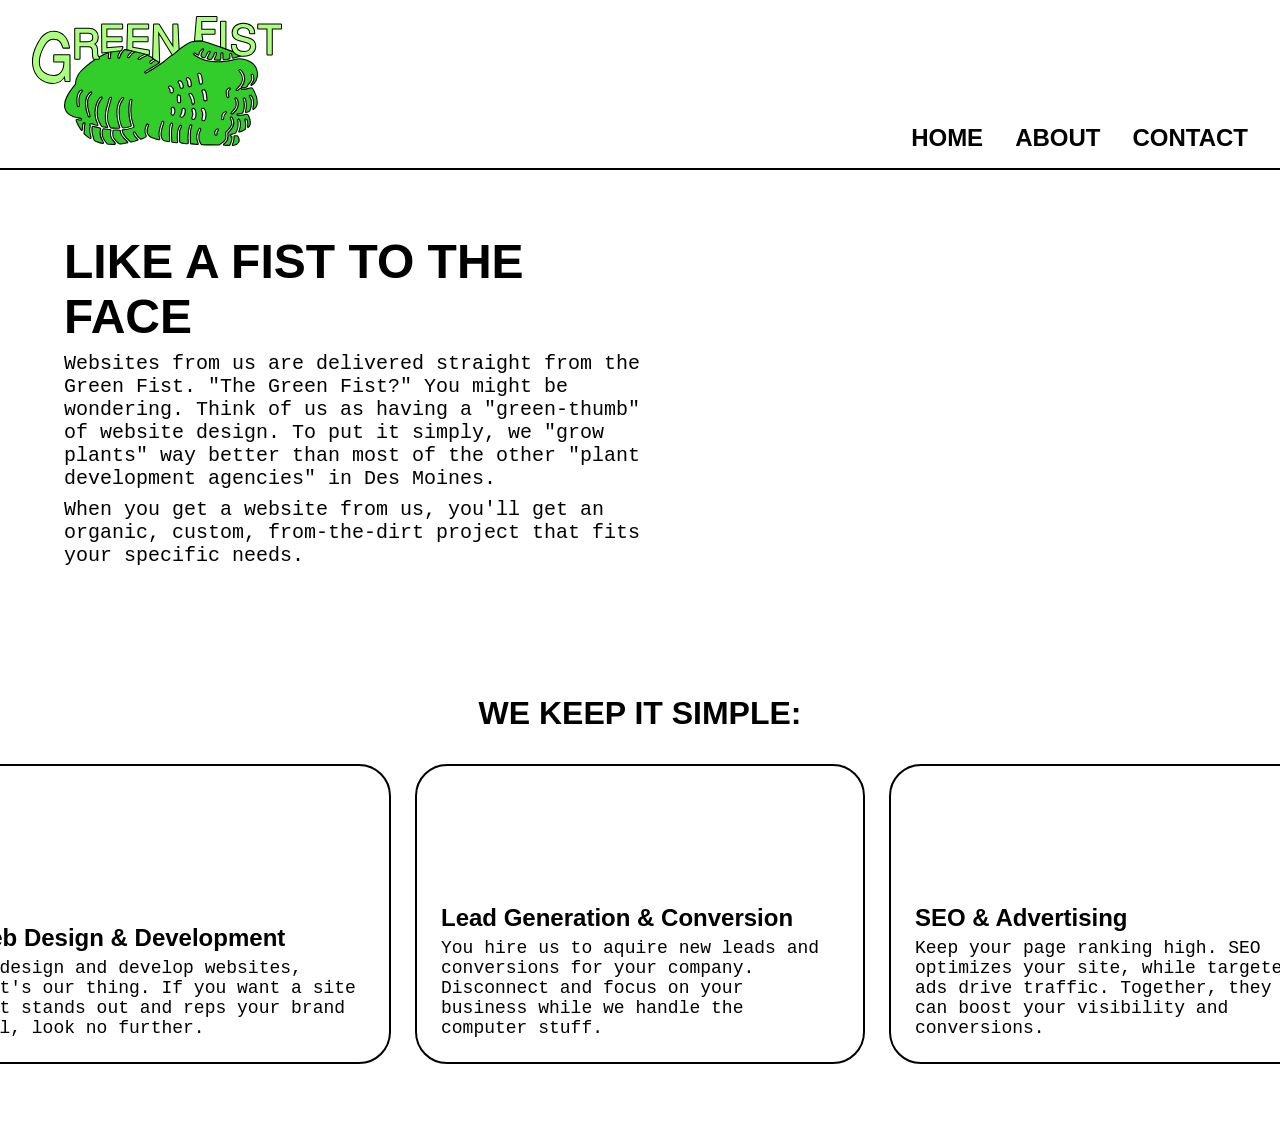
==== index.html @ e956f122 "Add some html/css" ====
<!DOCTYPE html>
<html lang="en">

<head>
    <meta charset="UTF-8">
    <meta name="viewport" content="width=device-width, initial-scale=1.0">
    <link rel="stylesheet" href="styles.css">
    <title>Green Fist Digital</title>
</head>

<body>
    <header>
        <img class="header-logo" src="content/green-fist-logo.svg" alt="">
        <nav>
            <ul>
                <li class="nav-link"><a href="#"></a>Home</li>
                <li class="nav-link"><a href="#"></a>About</li>
                <li class="nav-link"><a href="#"></a>Contact</li>
            </ul>
        </nav>
    </header>

    <section class="banner">
        <div class="banner-box">
            <h1 class="heading-main">Like a Fist to the Face</h1>
            <p class="text-main">Websites from us are delivered straight from the Green Fist. "The Green Fist?" You
                might be wondering.
                Think of us as having a
                "green-thumb" of website design. To put it simply, we "grow plants" way better than most of
                the other
                "plant development agencies" in Des Moines.
            </p>
            <p class="text-main">
                When you get a website from us, you'll get an organic, custom, from-the-dirt project that fits your
                specific needs.</p>
        </div>
    </section>

    <section class="card-section">
        <h1 class="heading-2">We Keep it Simple:</h1>
        <div class="card-container">
            <div class="card">
                <h2 class="card-heading">Web Design & Development</h2>
                <p class="card-text">We design and develop websites, that's our thing. If you want a site that
                    stands out and reps your brand well, look no further.</p>
            </div>
            <div class="card">
                <h2 class="card-heading">Lead Generation & Conversion</h2>
                <p class="card-text">You hire us to aquire new leads and conversions for your company. Disconnect and
                    focus on
                    your business while we handle the computer stuff.</p>
            </div>
            <div class="card">
                <h2 class="card-heading">SEO & Advertising</h2>
                <p class="card-text">Keep your page ranking high. SEO
                    optimizes your site, while targeted ads drive traffic. Together, they can boost your visibility and
                    conversions.</p>
            </div>
        </div>
    </section>
</body>

</html>
---- styles.css ----
* {
  margin: 0;
  padding: 0;
  box-sizing: border-box;

body {
  margin: 0;
}

h1, h2, h3, h4 {
  font-family: Verdana, Geneva, Tahoma, sans-serif;
}

.heading-main {
  font-size: 48px;
  text-transform: uppercase;
}

.heading-2 {
    font-size: 32px;
    text-transform: uppercase;
}

.card-heading {
    font-size: 24px;
}

p {
  font-family: 'Courier New', Courier, monospace;
  margin: 0;
}

.text-main {
    font-size: 20px;
}

.card-text {
    font-size: 18px;
}

.header-logo {
  width: 250px;
}

header {
  display: flex;
  justify-content: space-between;
  align-items: baseline;
  padding: 16px 32px;
  border-bottom: 2px solid black;
}

ul {
  list-style-type: none;
  display: flex;
  gap: 32px;
  font-family: Helvetica, Verdana, Geneva, Tahoma, sans-serif;
  text-transform: uppercase;
  font-weight: 600;
  font-size: 24px;
}

/* Banner */

.banner {
  padding: 5%;
  background-color: rgb(255, 255, 255);
}

.banner-box {
  width: 600px;
  display: flex;
  flex-direction: column;
  gap: 8px;
}

/* Card Section */

.card-section {
    padding: 5%;
    gap: 32px;
    display: flex;
    flex-direction: column;
    justify-content: center;
    align-items: center;
}

.card-container {
    display: flex;
    gap: 24px;
    justify-content: center;
    align-items: stretch;
}

.card {
    display: flex;
    flex-direction: column;
    justify-content: end;
    align-items: left;
    height: 300px;
    width: 450px;
    padding: 24px;
    gap: 6px;
    border: 2px solid black;
    border-radius: 32px;
    transition: 350ms;
}

.card:hover {
    transform: translateY(-12px);
}
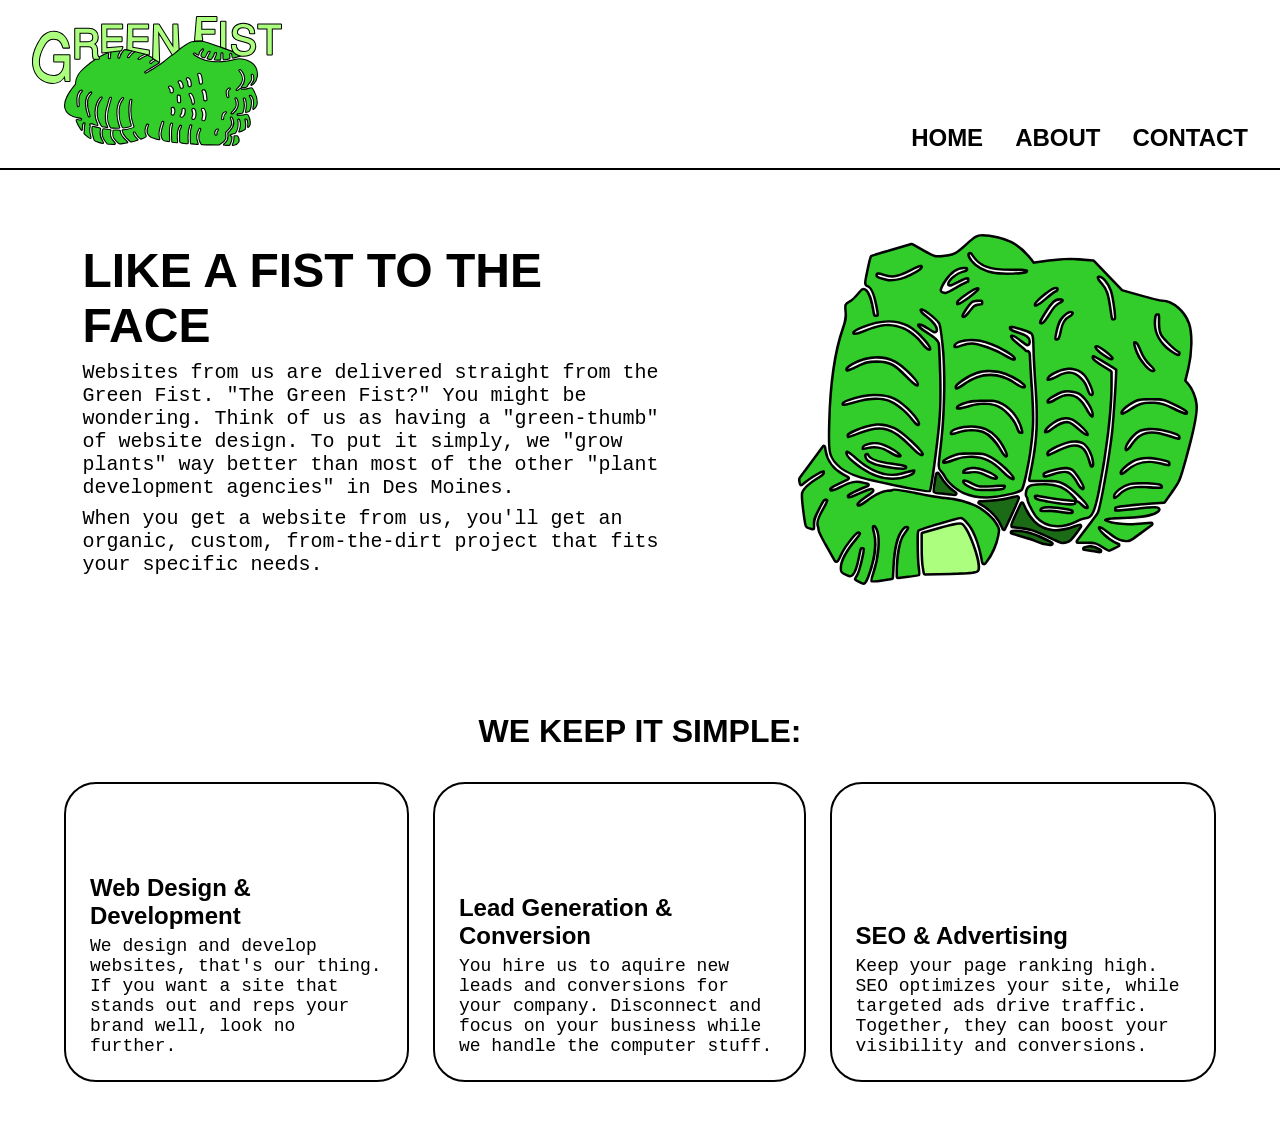
==== commit 0b660cc7: "Add image in banner" ====
--- a/index.html
+++ b/index.html
@@ -10,7 +10,7 @@
 
 <body>
     <header>
-        <img class="header-logo" src="content/green-fist-logo.svg" alt="">
+        <img src="content/green-fist-logo.svg" alt="" class="header-logo">
         <nav>
             <ul>
                 <li class="nav-link"><a href="#"></a>Home</li>
@@ -34,6 +34,7 @@
                 When you get a website from us, you'll get an organic, custom, from-the-dirt project that fits your
                 specific needs.</p>
         </div>
+        <img src="content/green-fist-punch.svg" alt="" class="banner-img">
     </section>
 
     <section class="card-section">
--- a/styles.css
+++ b/styles.css
@@ -65,6 +65,10 @@
 .banner {
   padding: 5%;
   background-color: rgb(255, 255, 255);
+  display: flex;
+  justify-content: center;
+  align-items: center;
+  gap: 10%;
 }
 
 .banner-box {
@@ -72,6 +76,10 @@
   display: flex;
   flex-direction: column;
   gap: 8px;
+}
+
+.banner-img {
+  width: 400px;
 }
 
 /* Card Section */
@@ -98,7 +106,8 @@
     justify-content: end;
     align-items: left;
     height: 300px;
-    width: 450px;
+    max-width: 450px;
+    min-width: none;
     padding: 24px;
     gap: 6px;
     border: 2px solid black;
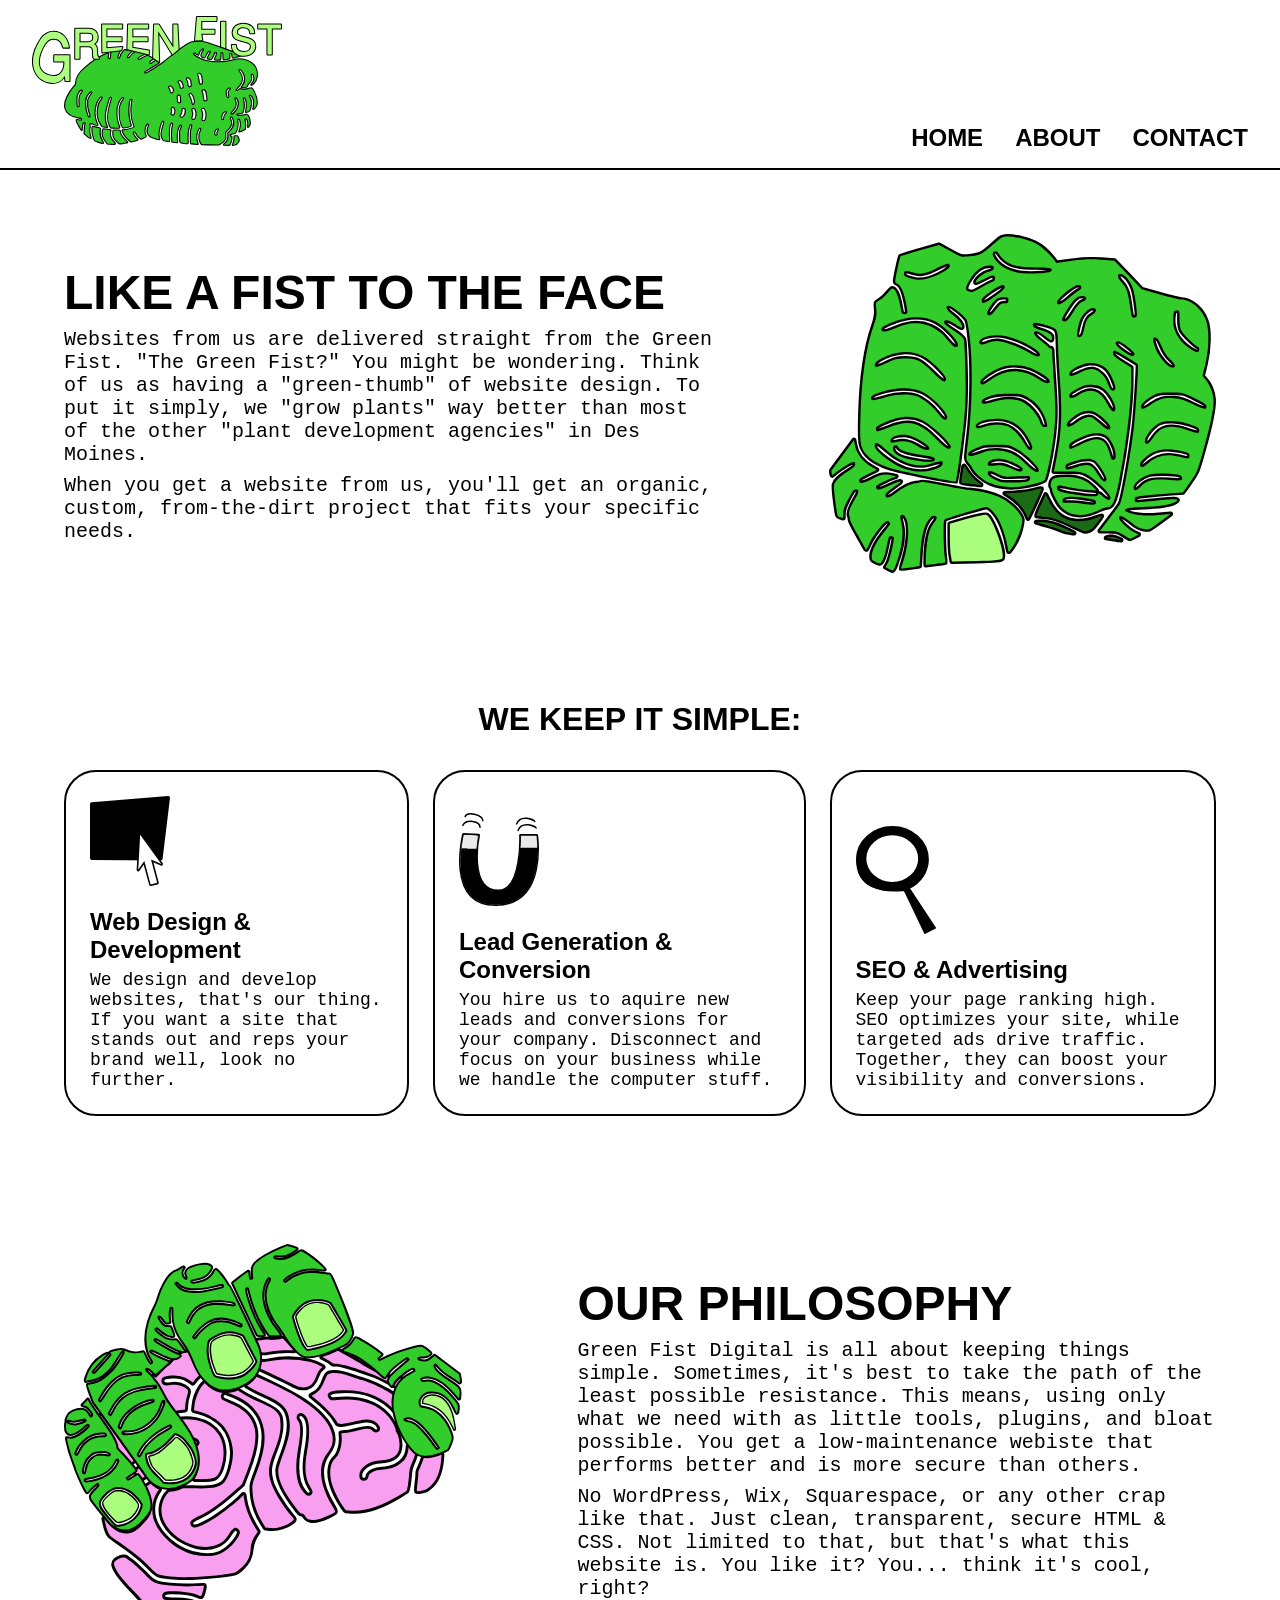
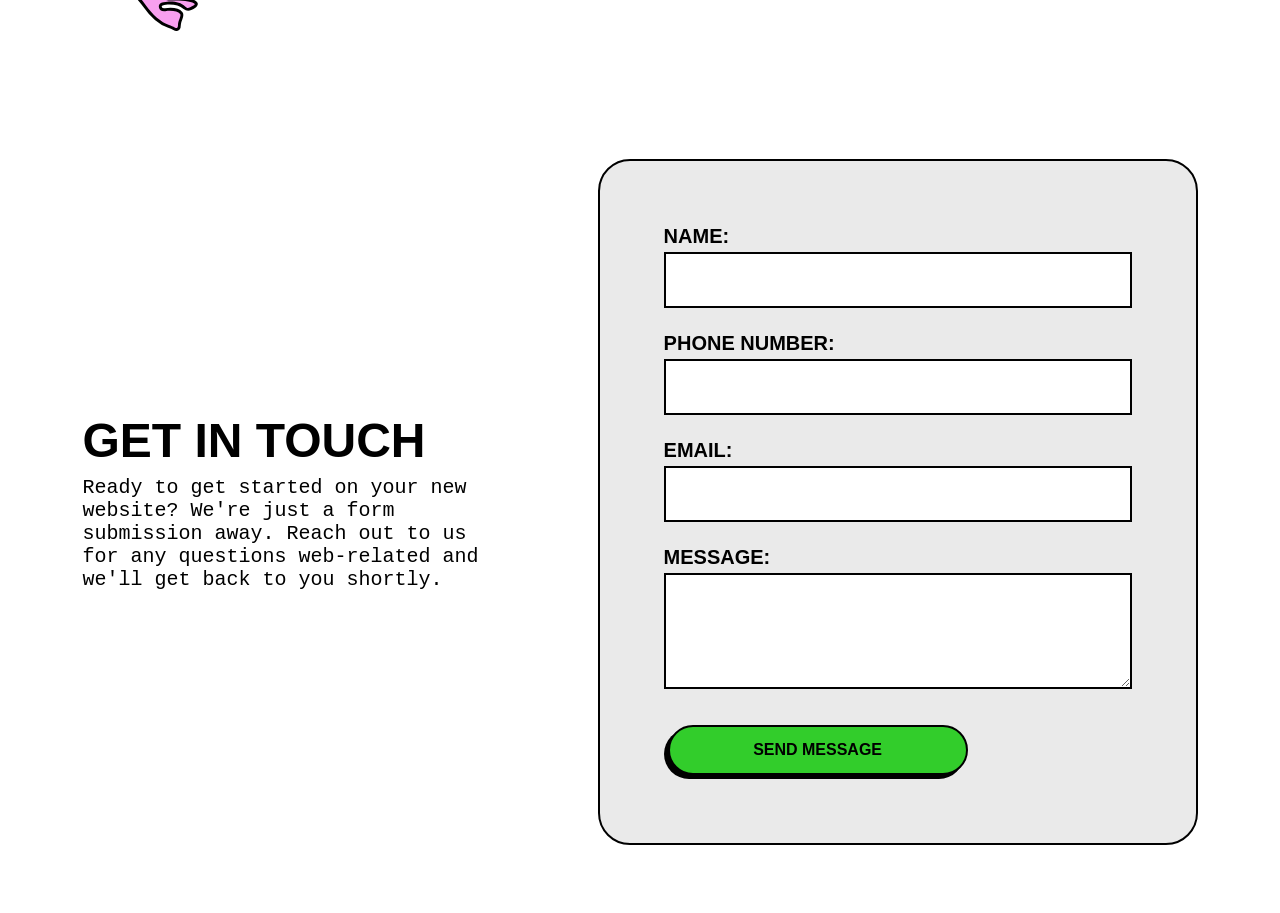
==== commit 3beb0a03: "Add rough home page for desktop" ====
--- a/index.html
+++ b/index.html
@@ -37,21 +37,25 @@
         <img src="content/green-fist-punch.svg" alt="" class="banner-img">
     </section>
 
+    <!-- Card Section -->
     <section class="card-section">
         <h1 class="heading-2">We Keep it Simple:</h1>
         <div class="card-container">
             <div class="card">
+                <img src="content/click.svg" alt="" class="card-icon">
                 <h2 class="card-heading">Web Design & Development</h2>
                 <p class="card-text">We design and develop websites, that's our thing. If you want a site that
                     stands out and reps your brand well, look no further.</p>
             </div>
             <div class="card">
+                <img src="content/magnet.svg" alt="" class="card-icon">
                 <h2 class="card-heading">Lead Generation & Conversion</h2>
                 <p class="card-text">You hire us to aquire new leads and conversions for your company. Disconnect and
                     focus on
                     your business while we handle the computer stuff.</p>
             </div>
             <div class="card">
+                <img src="content/mag-glass.svg" alt="" class="card-icon">
                 <h2 class="card-heading">SEO & Advertising</h2>
                 <p class="card-text">Keep your page ranking high. SEO
                     optimizes your site, while targeted ads drive traffic. Together, they can boost your visibility and
@@ -59,6 +63,50 @@
             </div>
         </div>
     </section>
+
+    <!-- About Section -->
+    <section class="banner">
+        <img src="content/brain-fist.svg" alt="" class="about-img">
+        <div class="banner-box">
+            <h1 class="heading-main">Our Philosophy</h1>
+            <p class="text-main">Green Fist Digital is all about keeping things simple. Sometimes, it's best to take the
+                path of the least possible resistance. This means, using only what we need with as little tools,
+                plugins, and bloat possible. You get a low-maintenance webiste that performs better and is more secure
+                than others.
+            </p>
+            <p class="text-main">
+                No WordPress, Wix, Squarespace, or any other crap like that. Just clean, transparent, secure HTML & CSS.
+                Not limited to that, but that's what this website is. You like it? You... think it's cool, right?
+            </p>
+        </div>
+    </section>
+
+    <!-- Contact Section -->
+    <section class="contact-section">
+        <div id="contact-box" class="banner-box">
+            <h1 class="heading-main">Get In Touch</h1>
+            <p class="text-main">Ready to get started on your new website? We're just a form submission away. Reach out
+                to us for any questions web-related and we'll get back to you shortly.
+            </p>
+        </div>
+        <div class="form-container">
+            <form action="your-server-endpoint" method="POST">
+                <label for="name">Name:</label>
+                <input type="text" id="name" name="name" required>
+
+                <label for="phone">Phone Number:</label>
+                <input type="tel" id="phone" name="phone" required>
+
+                <label for="email">Email:</label>
+                <input type="email" id="email" name="email" required>
+
+                <label for="message">Message:</label>
+                <textarea id="message" name="message" rows="4" required></textarea>
+
+                <button type="submit" class="submit-btn">Send Message</button>
+            </form>
+        </div>
+    </section>
 </body>
 
 </html>
--- a/styles.css
+++ b/styles.css
@@ -7,8 +7,8 @@
   margin: 0;
 }
 
-h1, h2, h3, h4 {
-  font-family: Verdana, Geneva, Tahoma, sans-serif;
+h1, h2, h3, h4, ul, label, .submit-btn {
+  font-family: Helvetica, Verdana, Geneva, Tahoma, sans-serif;
 }
 
 .heading-main {
@@ -25,7 +25,7 @@
     font-size: 24px;
 }
 
-p {
+p, input {
   font-family: 'Courier New', Courier, monospace;
   margin: 0;
 }
@@ -54,7 +54,6 @@
   list-style-type: none;
   display: flex;
   gap: 32px;
-  font-family: Helvetica, Verdana, Geneva, Tahoma, sans-serif;
   text-transform: uppercase;
   font-weight: 600;
   font-size: 24px;
@@ -72,14 +71,15 @@
 }
 
 .banner-box {
-  width: 600px;
+  max-width: 650px;
+  min-width: 400px;
   display: flex;
   flex-direction: column;
   gap: 8px;
 }
 
 .banner-img {
-  width: 400px;
+  width: 450px;
 }
 
 /* Card Section */
@@ -105,7 +105,7 @@
     flex-direction: column;
     justify-content: end;
     align-items: left;
-    height: 300px;
+    height: auto;
     max-width: 450px;
     min-width: none;
     padding: 24px;
@@ -117,4 +117,76 @@
 
 .card:hover {
     transform: translateY(-12px);
+}
+
+.card-icon {
+  width: 80px;
+  margin-bottom: 16px;
+}
+
+
+/* About Section */
+.about-img {
+    width: 520px;
+}
+
+/* Contact Section */
+.contact-section {
+  padding: 5%;
+  display: flex;
+  justify-content: center;
+  align-items: center;
+  gap: 10%;
+}
+
+.form-container {
+  padding: 64px;
+  width: 600px;
+  background-color: rgb(234, 234, 234);
+  border: 2px solid black;
+  border-radius: 32px;
+}
+
+form {
+  display: flex;
+  flex-direction: column;
+  width: 100%;
+}
+
+label {
+  text-transform: uppercase;
+  margin-bottom: 4px;
+  font-weight: 600;
+  font-size: 20px;
+}
+
+input, textarea {
+  margin-bottom: 24px;
+  padding: 16px 8px;
+  font-size: 18px;
+  border: 2px solid black;
+}
+
+.submit-btn {
+  width: 300px;
+  height: 50px;
+  text-transform: uppercase;
+  font-size: 16px;
+  font-weight: 600;
+  border: 2px solid black;
+  border-radius: 32px;
+  margin-top: 16px;
+  background-color: #32cd2b;
+  box-shadow: -4px 4px black;
+  transform: translate(4px, -4px);
+  transition: 350ms;
+}
+
+.submit-btn:hover {
+  transform: translate(0);
+  box-shadow: none;
+}
+
+#contact-box {
+  width: 400px;
 }
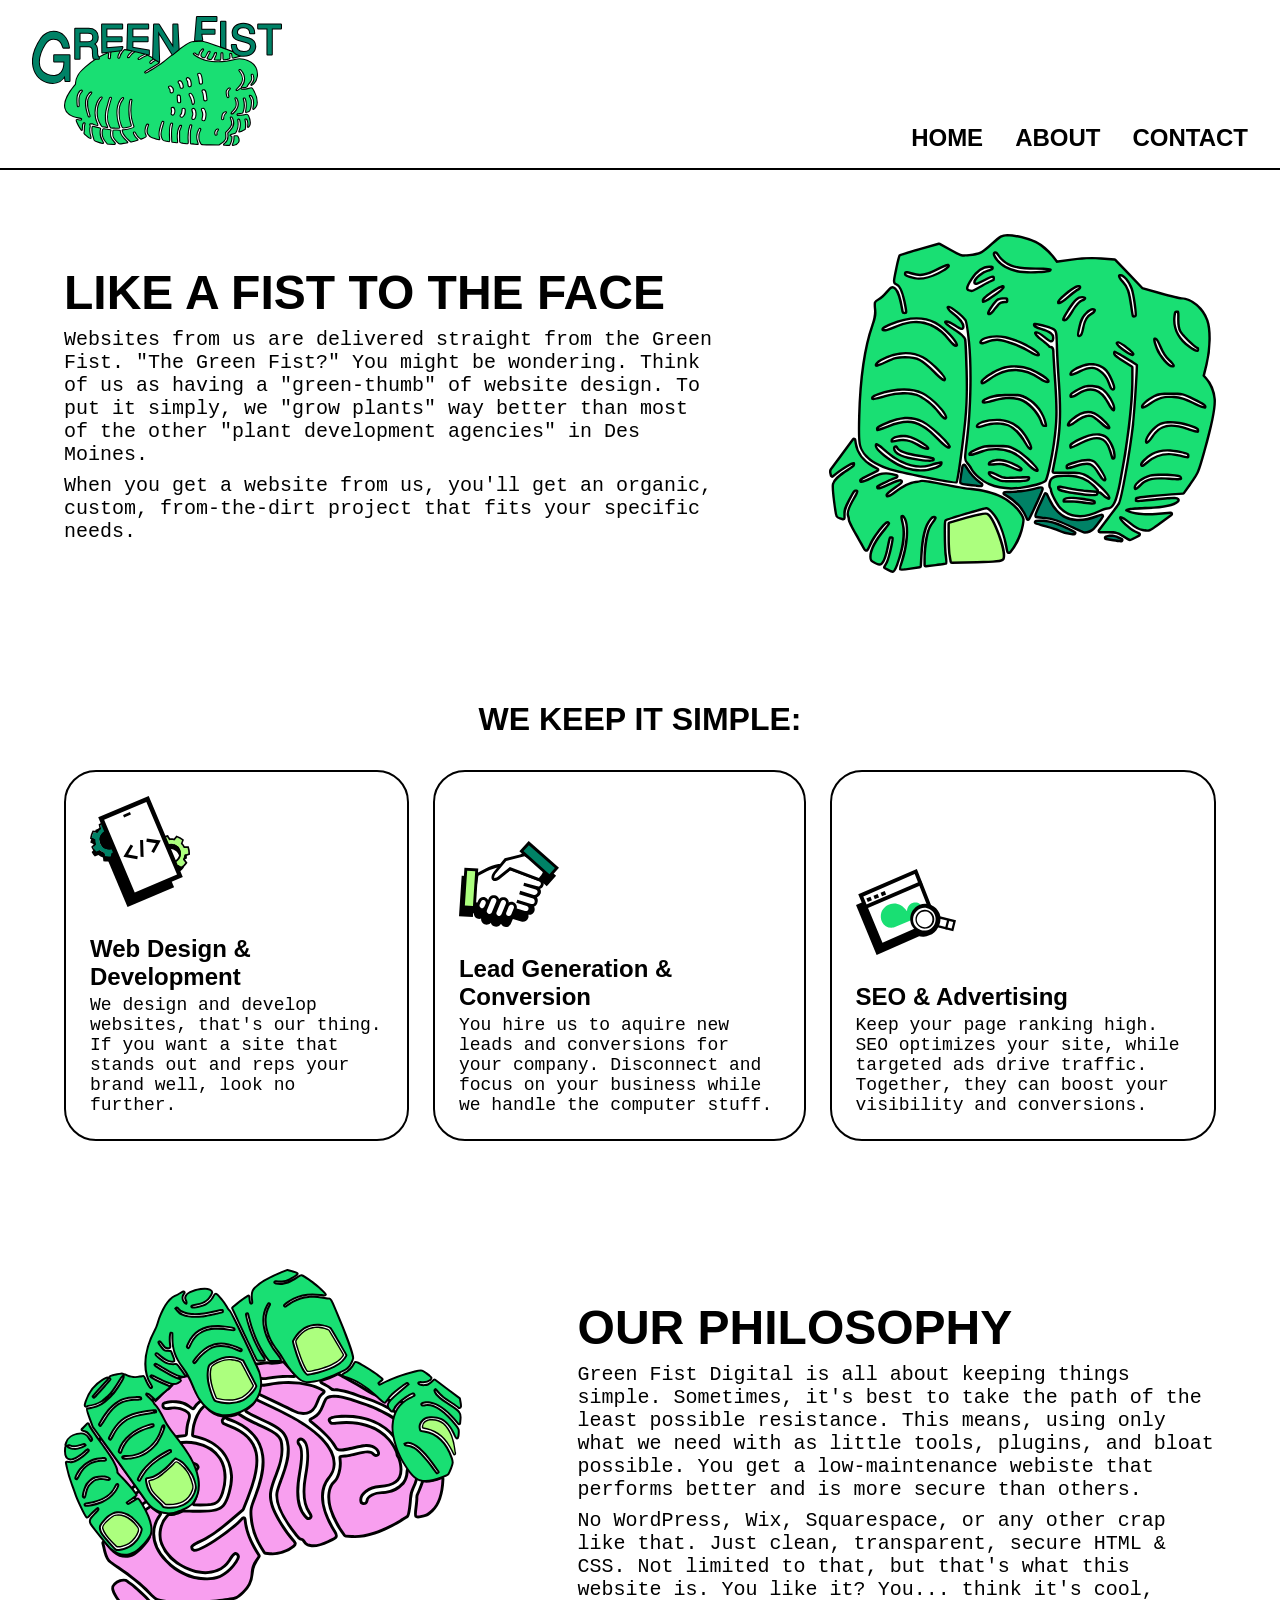
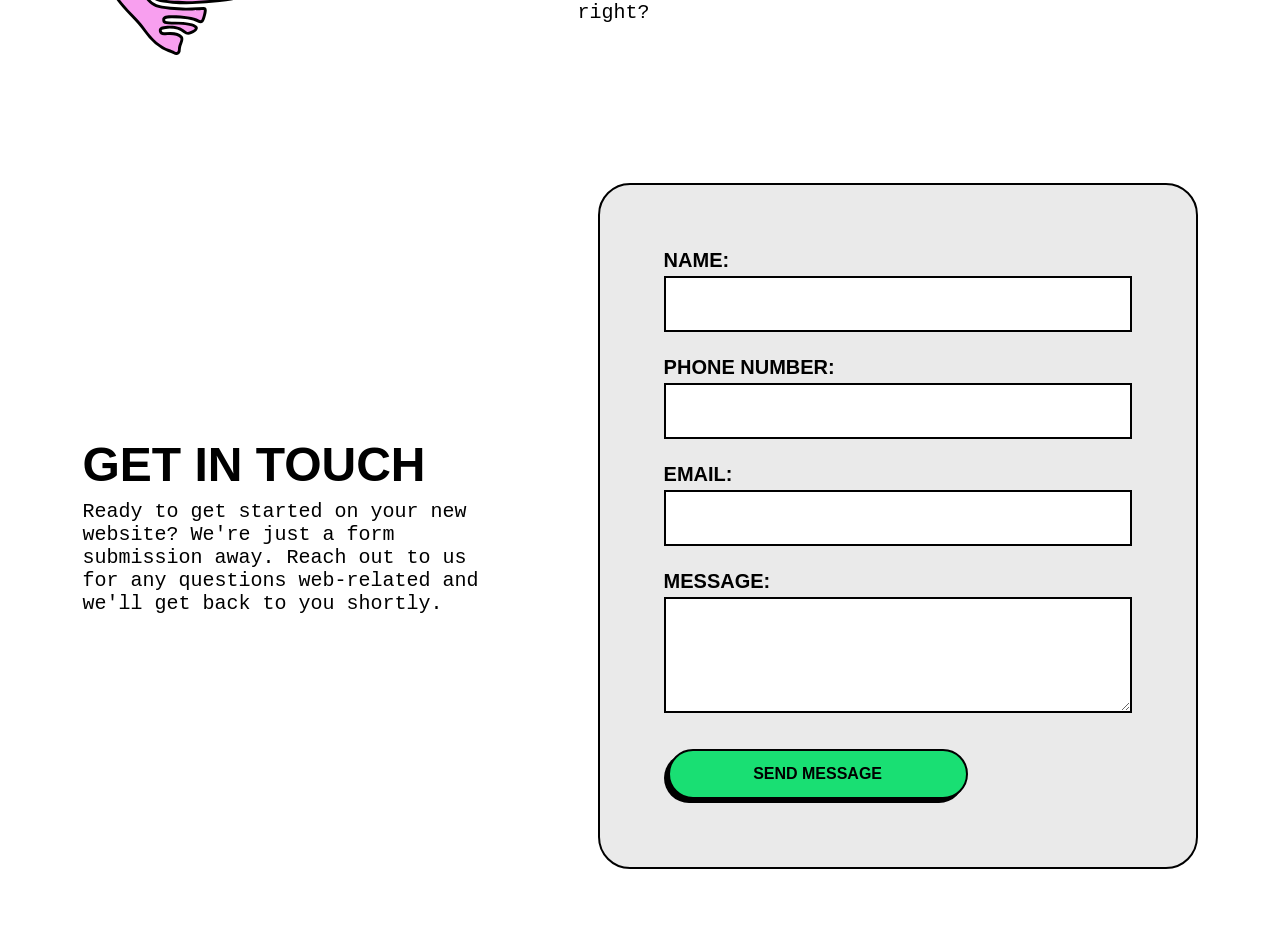
==== commit 93286038: "Add mobile styling" ====
--- a/index.html
+++ b/index.html
@@ -42,23 +42,25 @@
         <h1 class="heading-2">We Keep it Simple:</h1>
         <div class="card-container">
             <div class="card">
-                <img src="content/click.svg" alt="" class="card-icon">
+                <img src="content/code-mobile-svgrepo-com.svg" alt="" class="card-icon">
                 <h2 class="card-heading">Web Design & Development</h2>
                 <p class="card-text">We design and develop websites, that's our thing. If you want a site that
                     stands out and reps your brand well, look no further.</p>
             </div>
             <div class="card">
-                <img src="content/magnet.svg" alt="" class="card-icon">
+                <img src="content/partners-svgrepo-com.svg" alt="" class="card-icon">
                 <h2 class="card-heading">Lead Generation & Conversion</h2>
-                <p class="card-text">You hire us to aquire new leads and conversions for your company. Disconnect and
+                <p class="card-text">You hire us to aquire new leads and conversions for your company. Disconnect
+                    and
                     focus on
                     your business while we handle the computer stuff.</p>
             </div>
             <div class="card">
-                <img src="content/mag-glass.svg" alt="" class="card-icon">
+                <img src="content/search-svgrepo-com.svg" alt="" class="card-icon">
                 <h2 class="card-heading">SEO & Advertising</h2>
                 <p class="card-text">Keep your page ranking high. SEO
-                    optimizes your site, while targeted ads drive traffic. Together, they can boost your visibility and
+                    optimizes your site, while targeted ads drive traffic. Together, they can boost your visibility
+                    and
                     conversions.</p>
             </div>
         </div>
--- a/styles.css
+++ b/styles.css
@@ -1,13 +1,25 @@
+:root {
+  --light-green: #acff7e;
+  --green: #19df73;
+  --dark-green: #008266;
+}
+
 * {
   margin: 0;
   padding: 0;
   box-sizing: border-box;
-
+}
 body {
   margin: 0;
 }
 
-h1, h2, h3, h4, ul, label, .submit-btn {
+h1,
+h2,
+h3,
+h4,
+ul,
+label,
+.submit-btn {
   font-family: Helvetica, Verdana, Geneva, Tahoma, sans-serif;
 }
 
@@ -17,25 +29,26 @@
 }
 
 .heading-2 {
-    font-size: 32px;
-    text-transform: uppercase;
+  font-size: 32px;
+  text-transform: uppercase;
 }
 
 .card-heading {
-    font-size: 24px;
-}
-
-p, input {
-  font-family: 'Courier New', Courier, monospace;
+  font-size: 24px;
+}
+
+p,
+input {
+  font-family: "Courier New", Courier, monospace;
   margin: 0;
 }
 
 .text-main {
-    font-size: 20px;
+  font-size: 20px;
 }
 
 .card-text {
-    font-size: 18px;
+  font-size: 18px;
 }
 
 .header-logo {
@@ -85,49 +98,48 @@
 /* Card Section */
 
 .card-section {
-    padding: 5%;
-    gap: 32px;
-    display: flex;
-    flex-direction: column;
-    justify-content: center;
-    align-items: center;
+  padding: 5%;
+  gap: 32px;
+  display: flex;
+  flex-direction: column;
+  justify-content: center;
+  align-items: center;
 }
 
 .card-container {
-    display: flex;
-    gap: 24px;
-    justify-content: center;
-    align-items: stretch;
+  display: flex;
+  gap: 24px;
+  justify-content: center;
+  align-items: stretch;
 }
 
 .card {
-    display: flex;
-    flex-direction: column;
-    justify-content: end;
-    align-items: left;
-    height: auto;
-    max-width: 450px;
-    min-width: none;
-    padding: 24px;
-    gap: 6px;
-    border: 2px solid black;
-    border-radius: 32px;
-    transition: 350ms;
+  display: flex;
+  flex-direction: column;
+  justify-content: end;
+  align-items: left;
+  height: auto;
+  max-width: 450px;
+  min-width: none;
+  padding: 24px;
+  gap: 4px;
+  border: 2px solid black;
+  border-radius: 32px;
+  transition: 350ms;
 }
 
 .card:hover {
-    transform: translateY(-12px);
+  transform: translateY(-12px);
 }
 
 .card-icon {
-  width: 80px;
-  margin-bottom: 16px;
-}
-
+  width: 100px;
+  padding-bottom: 24px;
+}
 
 /* About Section */
 .about-img {
-    width: 520px;
+  width: 520px;
 }
 
 /* Contact Section */
@@ -160,7 +172,8 @@
   font-size: 20px;
 }
 
-input, textarea {
+input,
+textarea {
   margin-bottom: 24px;
   padding: 16px 8px;
   font-size: 18px;
@@ -176,7 +189,7 @@
   border: 2px solid black;
   border-radius: 32px;
   margin-top: 16px;
-  background-color: #32cd2b;
+  background-color: var(--green);
   box-shadow: -4px 4px black;
   transform: translate(4px, -4px);
   transition: 350ms;
@@ -189,4 +202,97 @@
 
 #contact-box {
   width: 400px;
-}+}
+
+@media only screen and (max-width: 768px) {
+  .heading-main {
+    font-size: 24px;
+  }
+
+  .text-main {
+    font-size: 16px;
+  }
+
+  /* Header */
+  header {
+    padding: 8px;
+  }
+  .header-logo {
+    width: 150px;
+  }
+
+  ul {
+    font-size: 16px;
+    gap: 8px;
+  }
+
+  /* Banner */
+  .banner {
+    flex-direction: column;
+    gap: 24px;
+  }
+  .banner-box {
+    min-width: 0;
+    gap: 8px;
+  }
+  .banner-img {
+    width: 90%;
+  }
+
+  /* Card Sectoin */
+
+  .heading-2 {
+    font-size: 21px;
+  }
+  .card-section {
+    gap: 12px;
+  }
+  .card-container {
+    flex-direction: column;
+    gap: 12px;
+  }
+  .card-heading {
+    font-size: 18px;
+  }
+  .card-text {
+    font-size: 16px;
+  }
+  .card-icon {
+    width: 100px;
+  }
+
+  /* About Section */
+  .about-img {
+    width: 90%;
+  }
+
+  /* Form Section */
+  .contact-section {
+    flex-direction: column;
+    gap: 24px;
+  }
+
+  .form-container {
+    width: 100%;
+    padding: 24px;
+  }
+
+  #contact-box {
+    width: 100%;
+  }
+  label {
+    font-size: 14px;
+  }
+  input {
+    font-size: 16px;
+    padding: 8px;
+    margin-bottom: 16px;
+  }
+
+  .submit-btn {
+    height: auto;
+    height: 35px;
+    margin-top: 0;
+    font-size: 14px;
+  }
+}
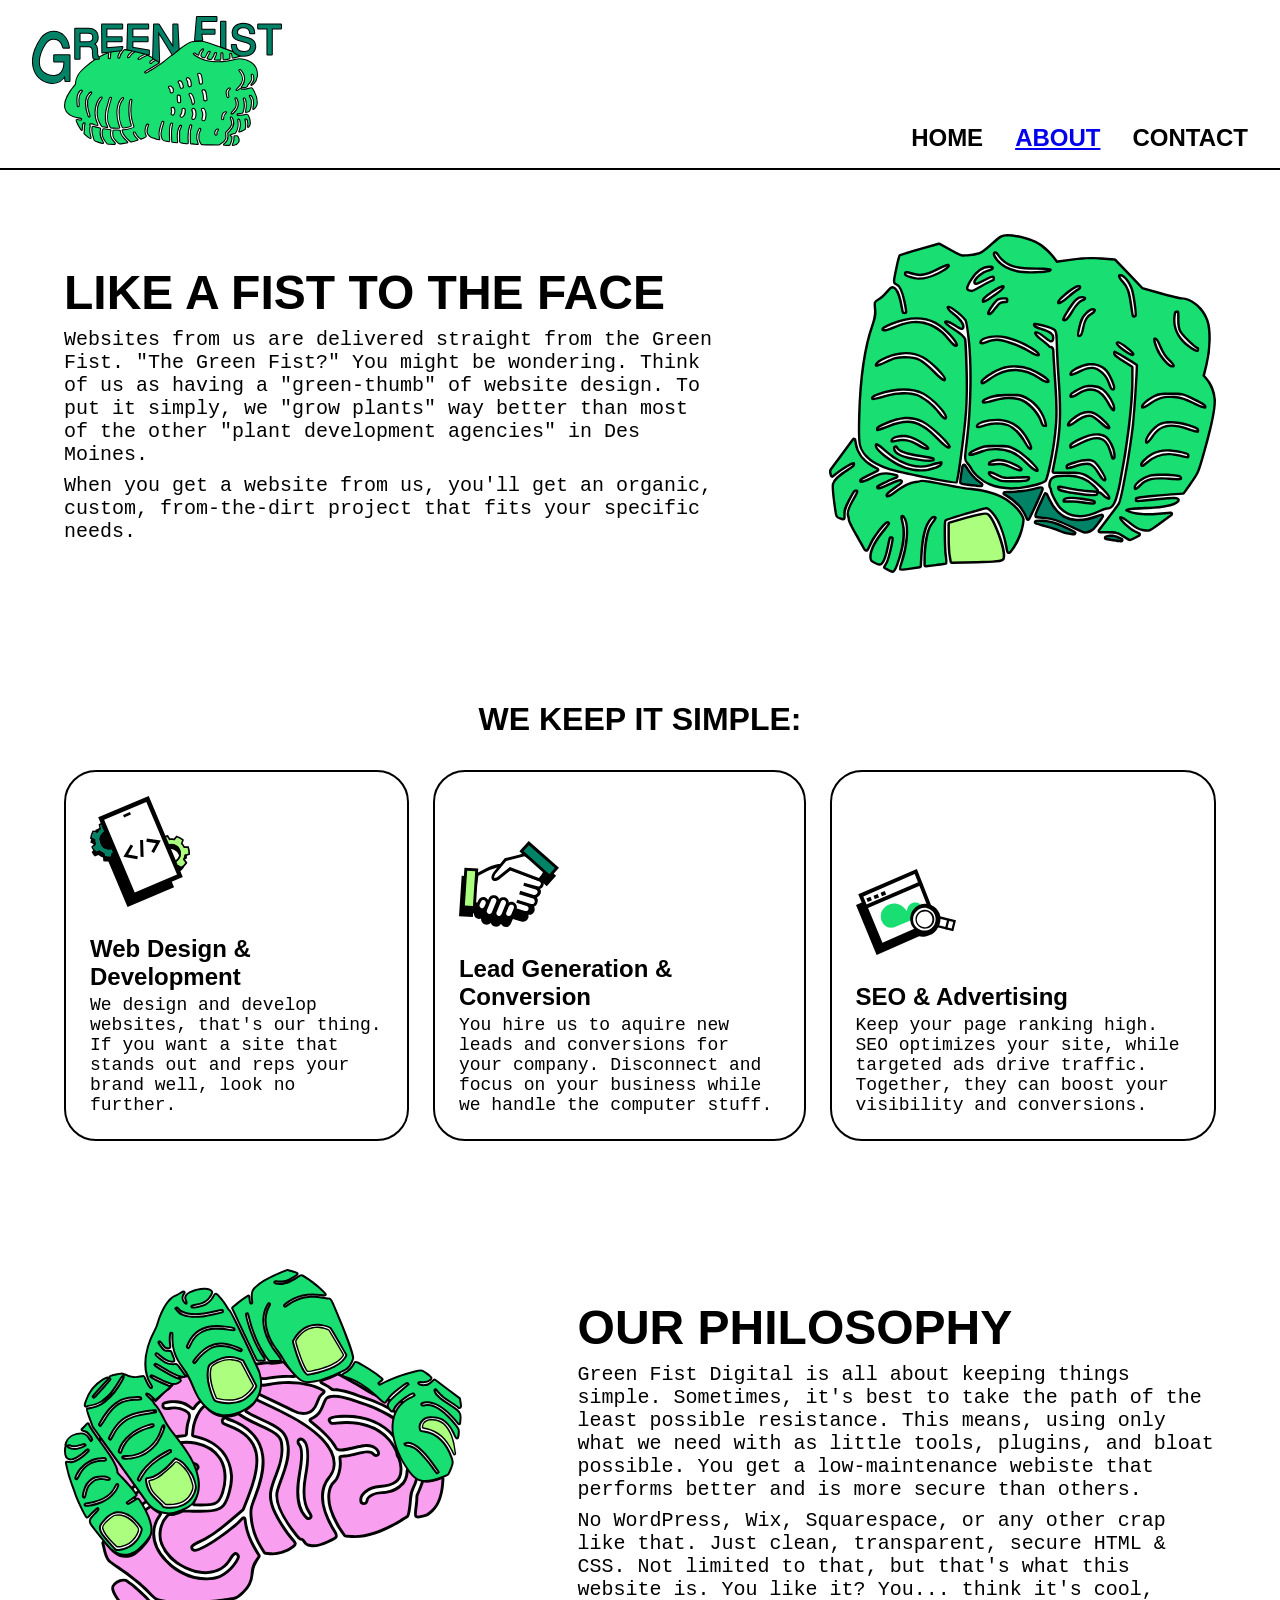
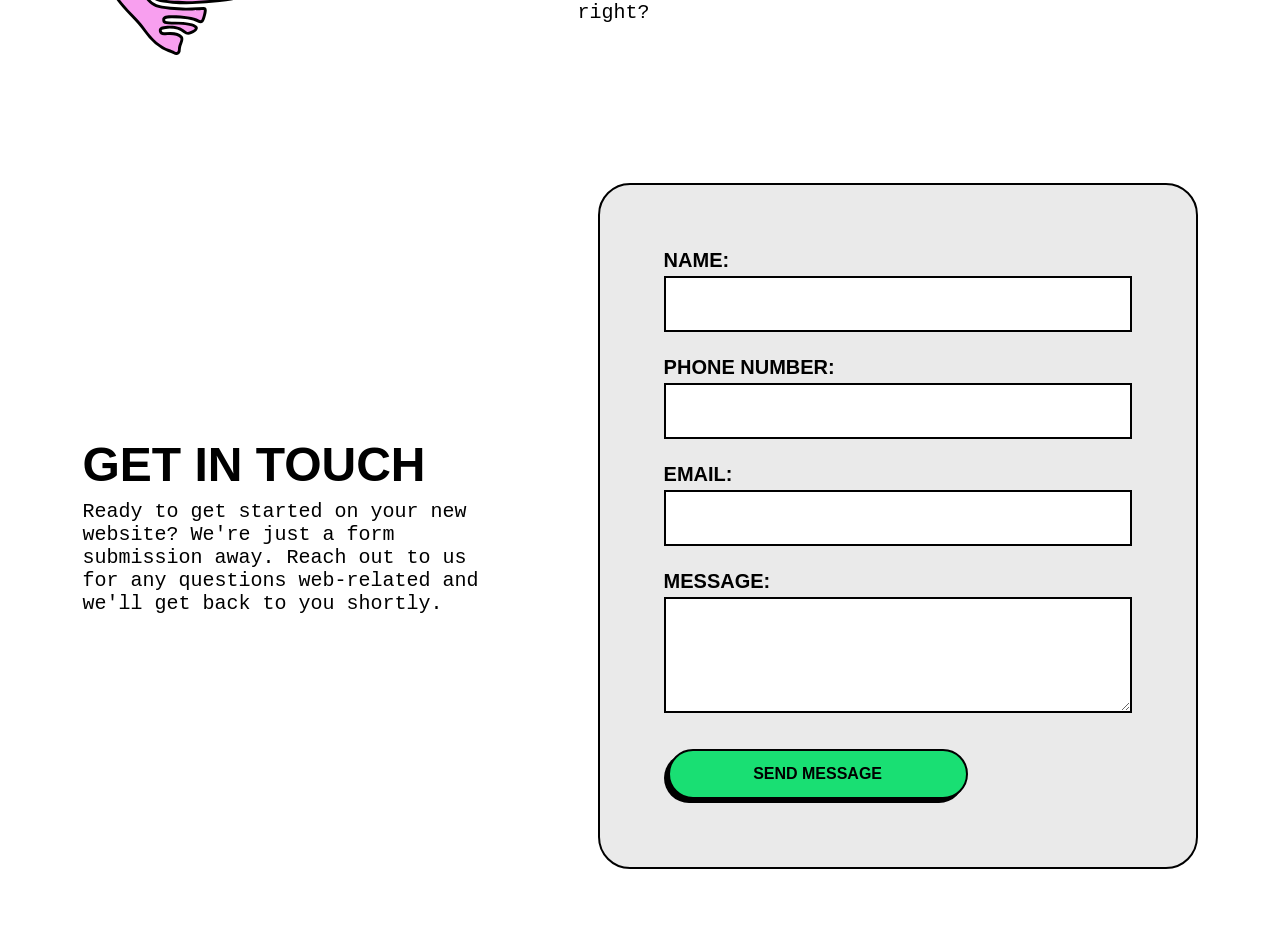
==== commit 4dc2aca4: "Add web-design page" ====
--- a/index.html
+++ b/index.html
@@ -14,7 +14,7 @@
         <nav>
             <ul>
                 <li class="nav-link"><a href="#"></a>Home</li>
-                <li class="nav-link"><a href="#"></a>About</li>
+                <li class="nav-link"><a href="web-design.html">About</a></li>
                 <li class="nav-link"><a href="#"></a>Contact</li>
             </ul>
         </nav>
--- a/styles.css
+++ b/styles.css
@@ -210,7 +210,7 @@
   }
 
   .text-main {
-    font-size: 16px;
+    font-size: 18px;
   }
 
   /* Header */
